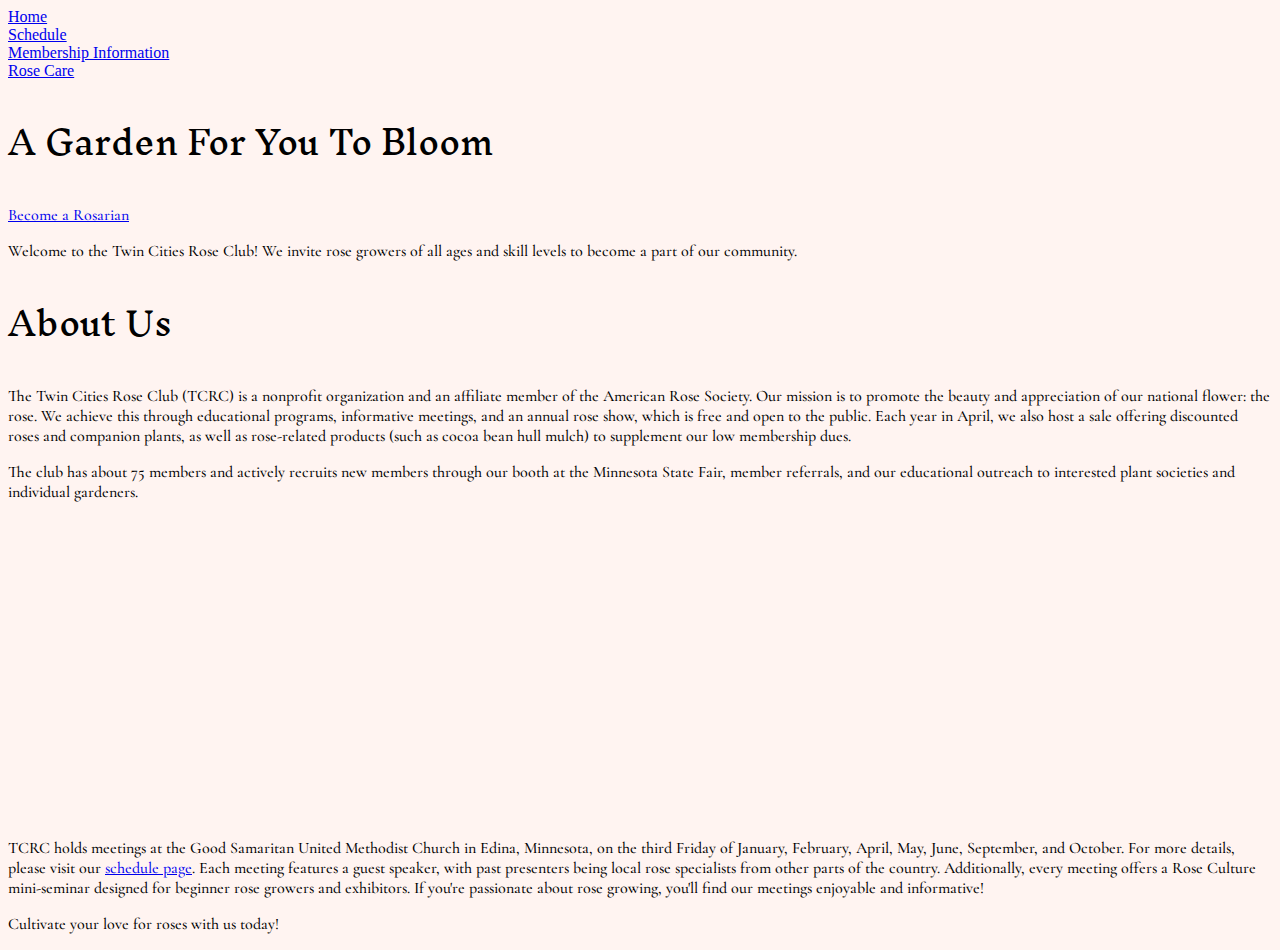
==== index.html @ 77afb6e3 "added style and fonts" ====
<!DOCTYPE html>
<html>
    <head>
        <link rel="stylesheet" href="style.css">
<!-- font links below -->
        <link rel="preconnect" href="https://fonts.googleapis.com">
        <link rel="preconnect" href="https://fonts.gstatic.com" crossorigin>
        <link href="https://fonts.googleapis.com/css2?family=Cormorant+Garamond:ital,wght@0,300;0,400;0,500;0,600;0,700;1,300;1,400;1,500;1,600;1,700&family=Inknut+Antiqua:wght@300;400;500;600;700;800;900&family=League+Gothic&family=Waterfall&family=Ysabeau+SC:wght@1..1000&display=swap" rel="stylesheet">
<!-- font links above -->



        <title>Home</title>

        <a href= "index.html" > Home </a>
        <br>
        <a href= "schedule-page.html" > Schedule </a>
        <br>
        <a href= "membership-page.html" > Membership Information </a>
        <br>
        <a href= "rose-care-page.html" > Rose Care </a>
        <br>
    </head>


    <body>
<!-- main intro block -->

        <h1>A Garden For You To Bloom</h1>
        <p><a href= "membership-page.html" > Become a Rosarian </a></p>

<!-- Break section -->
        <p>Welcome to the Twin Cities Rose Club! We invite rose growers of all ages and skill levels to become a part of our community.
        </p>


<!-- About Section -->
 <div>
        <h1>About Us</h1>
        <p>The Twin Cities Rose Club (TCRC) is a nonprofit organization and an affiliate member of the American Rose Society. Our mission is to promote the beauty and appreciation of our national flower: the rose. We achieve this through educational programs, informative meetings, and an annual rose show, which is free and open to the public. Each year in April, we also host a sale offering discounted roses and companion plants, as well as rose-related products (such as cocoa bean hull mulch) to supplement our low membership dues.
        </p>

        <p>The club has about 75 members and actively recruits new members through our booth at the Minnesota State Fair, member referrals, and our educational outreach to interested plant societies and individual gardeners.
        </p>

<!-- map location below -->
<iframe src="https://www.google.com/maps/embed?pb=!1m18!1m12!1m3!1d2826.20056825919!2d-93.3700241!3d44.89891550000001!2m3!1f0!2f0!3f0!3m2!1i1024!2i768!4f13.1!3m3!1m2!1s0x87f6210dfbbe471b%3A0x5a43959eefd042ca!2sGood%20Samaritan%20United%20Methodist%20Church!5e0!3m2!1sen!2sus!4v1740496508450!5m2!1sen!2sus" width="400" height="300" style="border:0;" allowfullscreen="" loading="lazy" referrerpolicy="no-referrer-when-downgrade"></iframe>
<!-- map location above -->

        <p>TCRC holds meetings at the Good Samaritan United Methodist Church in Edina, Minnesota, on the third Friday of January, February, April, May, June, September, and October. For more details, please visit our <a href= "schedule-page.html" > schedule page</a>. Each meeting features a guest speaker, with past presenters being local rose specialists from other parts of the country. Additionally, every meeting offers a Rose Culture mini-seminar designed for beginner rose growers and exhibitors. If you're passionate about rose growing, you'll find our meetings enjoyable and informative!
        </p>
 </div>

        <p>Cultivate your love for roses with us today!
        </p>


    </body>
</html>
---- style.css ----
body {
    background-color: rgba(255, 244, 241, 1);
}

h1 {
    font-family: "Inknut Antiqua", serif;
    font-weight: 400;
    font-style: normal;
}

h2 {
    font-family: "Ysabeau SC", serif;
    font-optical-sizing: auto;
    font-style: normal;
    font-size: 30px;
}

h3 {
    font-family: "League Gothic", serif;
    font-optical-sizing: auto;
    font-weight: 400;
    font-style: normal;
    font-variation-settings:
    "wdth" 100;
    font-size: 24px;
}



p, ol {
    font-family: "Cormorant Garamond", serif;
    font-weight: 500;
    font-style: normal;
}
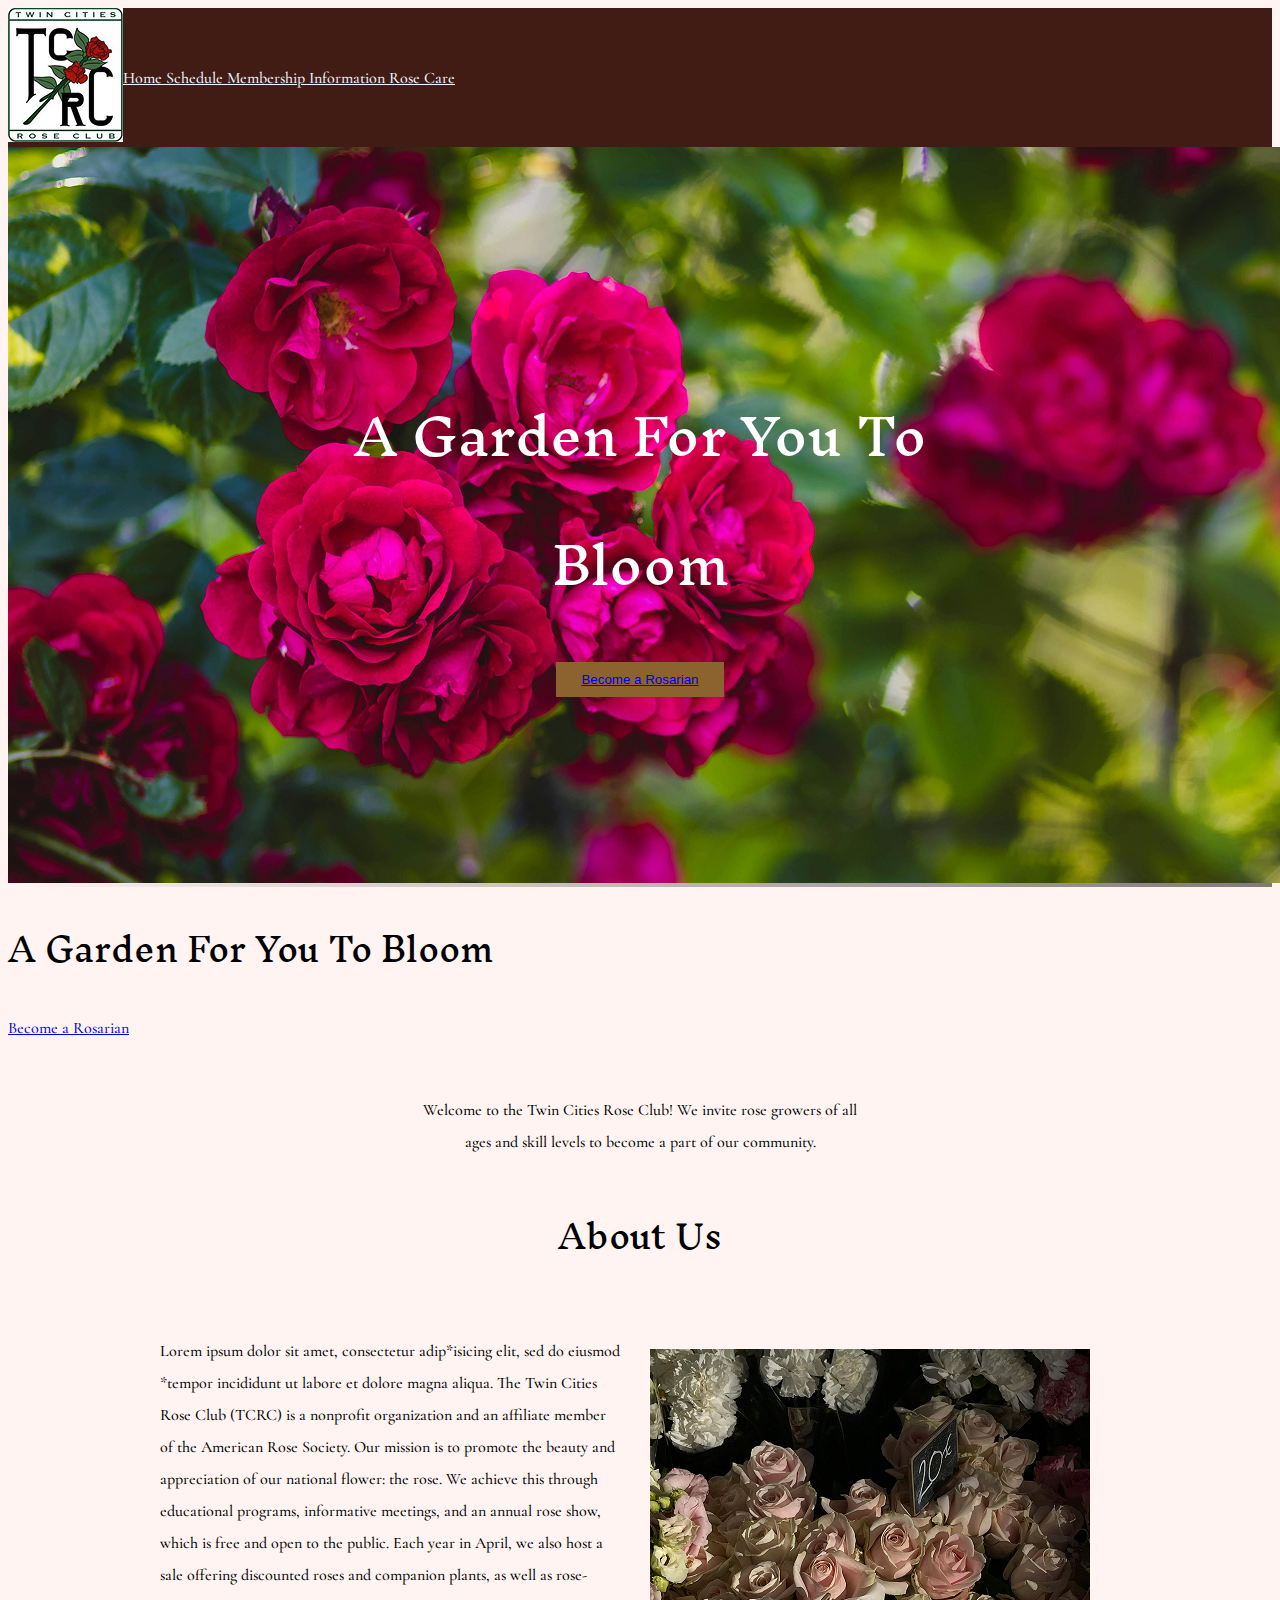
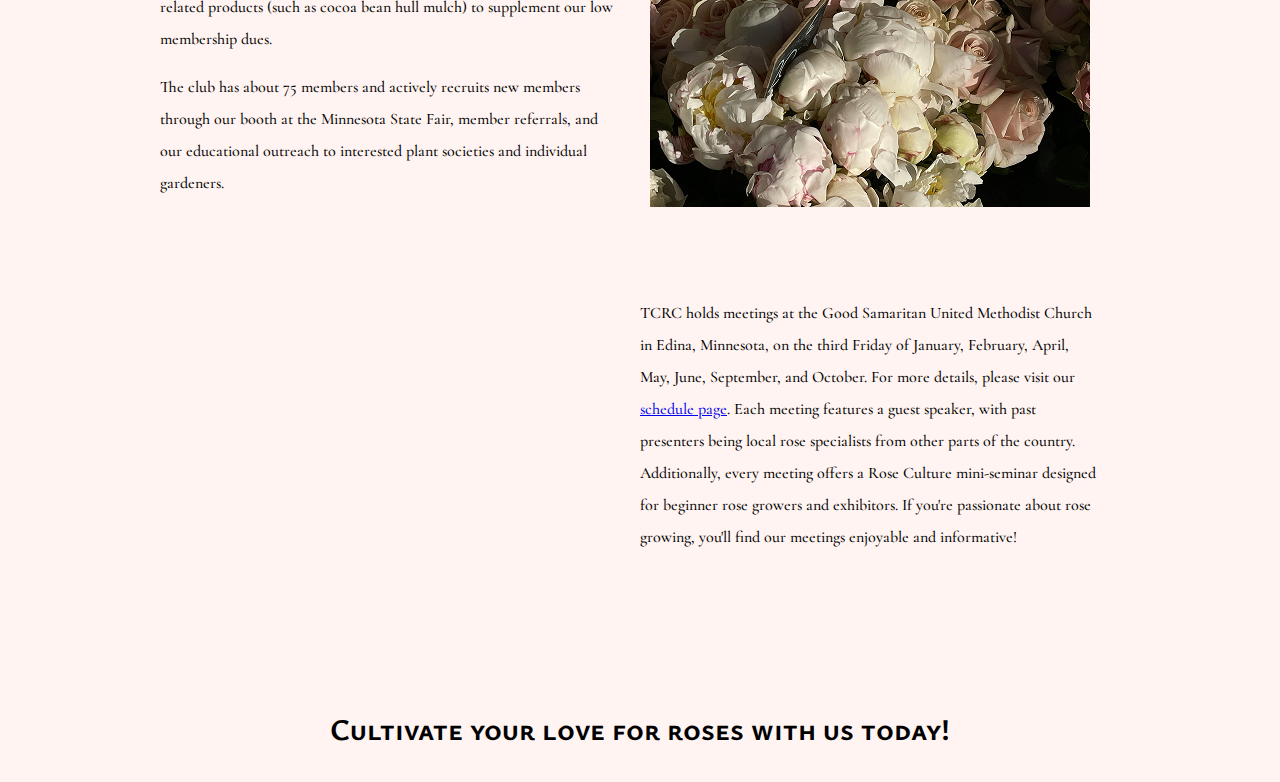
==== commit 52f320fe: "Added some photos and worked on index" ====
--- a/index.html
+++ b/index.html
@@ -11,49 +11,86 @@
 
 
         <title>Home</title>
+<div class="nav">
+        <div class="nav-logo">
+                <img src="assests/tcrc-color-small-300dpi3 5.png" alt="Twin Cities Rose Club logo.">
+        </div>
 
+     <div class="nav-text">
         <a href= "index.html" > Home </a>
-        <br>
         <a href= "schedule-page.html" > Schedule </a>
-        <br>
         <a href= "membership-page.html" > Membership Information </a>
-        <br>
-        <a href= "rose-care-page.html" > Rose Care </a>
-        <br>
+        <a href= "rose-care-page.html" > Rose Care </a> 
+      </div>
+</div>
+
     </head>
 
 
     <body>
 <!-- main intro block -->
+        <!-- top image/ need help -->
+
+      <div class="hero-image">
+        <img src="assests/pinkredrose-onhome.png" alt="Red roses on bush.">
+        <div class="hero-text">
+          <h1 style="font-size:50px">A Garden For You To Bloom</h1>
+          <button> <a href="membership-page.html">Become a Rosarian</a> </button>
+        </div>
+      </div>
+
+      
 
         <h1>A Garden For You To Bloom</h1>
         <p><a href= "membership-page.html" > Become a Rosarian </a></p>
-
+<br>
 <!-- Break section -->
+ <div class="center-text">
         <p>Welcome to the Twin Cities Rose Club! We invite rose growers of all ages and skill levels to become a part of our community.
         </p>
+</div>
+
+<!-- About Section -->
+
+        <div class="h1-header">
+        <h1>About Us</h1>
+        </div>
+<div class="container">
+        <div class="text">
+        <p>Lorem ipsum dolor sit amet, consectetur adip*isicing elit, sed do eiusmod *tempor incididunt ut labore et dolore magna aliqua.
+                The Twin Cities Rose Club (TCRC) is a nonprofit organization and an affiliate member of the American Rose Society. Our mission is to promote the beauty and appreciation of our national flower: the rose. We achieve this through educational programs, informative meetings, and an annual rose show, which is free and open to the public. Each year in April, we also host a sale offering discounted roses and companion plants, as well as rose-related products (such as cocoa bean hull mulch) to supplement our low membership dues.
+        </p>
+
+        <div class="text">
+        <p>The club has about 75 members and actively recruits new members through our booth at the Minnesota State Fair, member referrals, and our educational outreach to interested plant societies and individual gardeners.
+        </p>
+        </div>
+                </div>
 
 
-<!-- About Section -->
- <div>
-        <h1>About Us</h1>
-        <p>The Twin Cities Rose Club (TCRC) is a nonprofit organization and an affiliate member of the American Rose Society. Our mission is to promote the beauty and appreciation of our national flower: the rose. We achieve this through educational programs, informative meetings, and an annual rose show, which is free and open to the public. Each year in April, we also host a sale offering discounted roses and companion plants, as well as rose-related products (such as cocoa bean hull mulch) to supplement our low membership dues.
-        </p>
+<div class="image">
+<img src="assests/rose-sale.png" alt="Different roses in a pile for sale.">
+</div>
+</div>
 
-        <p>The club has about 75 members and actively recruits new members through our booth at the Minnesota State Fair, member referrals, and our educational outreach to interested plant societies and individual gardeners.
-        </p>
 
+<div class="container">
 <!-- map location below -->
+ <div class="image">
 <iframe src="https://www.google.com/maps/embed?pb=!1m18!1m12!1m3!1d2826.20056825919!2d-93.3700241!3d44.89891550000001!2m3!1f0!2f0!3f0!3m2!1i1024!2i768!4f13.1!3m3!1m2!1s0x87f6210dfbbe471b%3A0x5a43959eefd042ca!2sGood%20Samaritan%20United%20Methodist%20Church!5e0!3m2!1sen!2sus!4v1740496508450!5m2!1sen!2sus" width="400" height="300" style="border:0;" allowfullscreen="" loading="lazy" referrerpolicy="no-referrer-when-downgrade"></iframe>
+</div>
 <!-- map location above -->
 
+<div class="text">
         <p>TCRC holds meetings at the Good Samaritan United Methodist Church in Edina, Minnesota, on the third Friday of January, February, April, May, June, September, and October. For more details, please visit our <a href= "schedule-page.html" > schedule page</a>. Each meeting features a guest speaker, with past presenters being local rose specialists from other parts of the country. Additionally, every meeting offers a Rose Culture mini-seminar designed for beginner rose growers and exhibitors. If you're passionate about rose growing, you'll find our meetings enjoyable and informative!
         </p>
- </div>
-
-        <p>Cultivate your love for roses with us today!
-        </p>
-
+</div>
+</div>
+<br>
+        <div class="bottom-homepage">
+        <h2>Cultivate your love for roses with us today!
+        </h2>
+        </div>
 
     </body>
 </html>
--- a/style.css
+++ b/style.css
@@ -31,5 +31,98 @@
     font-family: "Cormorant Garamond", serif;
     font-weight: 500;
     font-style: normal;
+    max-width: 460px;
+    line-height: 200%;
 }
 
+
+.h1-header, .bottom-homepage, .center-text{
+    display: flex;
+    justify-content: center;
+    text-align: center;
+}
+
+
+
+.container {
+    display: flex;
+    align-items: flex-start;
+    justify-content: center;
+    padding: 20px;
+   }
+   
+.image {
+     max-width: 100%;
+     max-height:100%;
+     padding: 30px;
+   }
+   
+
+
+
+
+
+/* navagation */
+
+.nav-logo {
+    justify-content: flex-start;
+}
+
+.nav-text {
+    justify-content: flex-end;
+}
+
+
+.nav {
+    font-family: "Cormorant Garamond", serif;
+    font-weight: 500;
+    font-style: normal;
+    display: flex;
+    flex-direction: row;
+    align-items: center;
+    background-color: rgba(64, 28, 20, 1);
+    a {color: aliceblue;}
+}
+
+
+
+
+
+
+
+
+/* home page top hero image */
+.hero-image {
+    background-image: linear-gradient(to left, rgba(0, 0, 0, 0.5), rgba(0, 0, 0, 0));
+    height: 80%;
+    background-position: center;
+    background-repeat: no-repeat;
+    background-size: cover;
+    position: relative;
+  }
+  
+  .hero-text {
+    text-align: center;
+    position: absolute;
+    top: 50%;
+    left: 50%;
+    transform: translate(-50%, -50%);
+    color: white;
+  }
+  
+  .hero-text button {
+    border: none;
+    outline: 0;
+    display: inline-block;
+    padding: 10px 25px;
+    color: white;
+    background-color: rgba(140, 98, 46, 1);
+    text-align: center;
+    cursor: pointer;
+  }
+  
+  .hero-text button:hover {
+    background-color: rgba(255, 244, 241, 1);
+    color: black;
+  }
+  /* (above) home page top hero image */
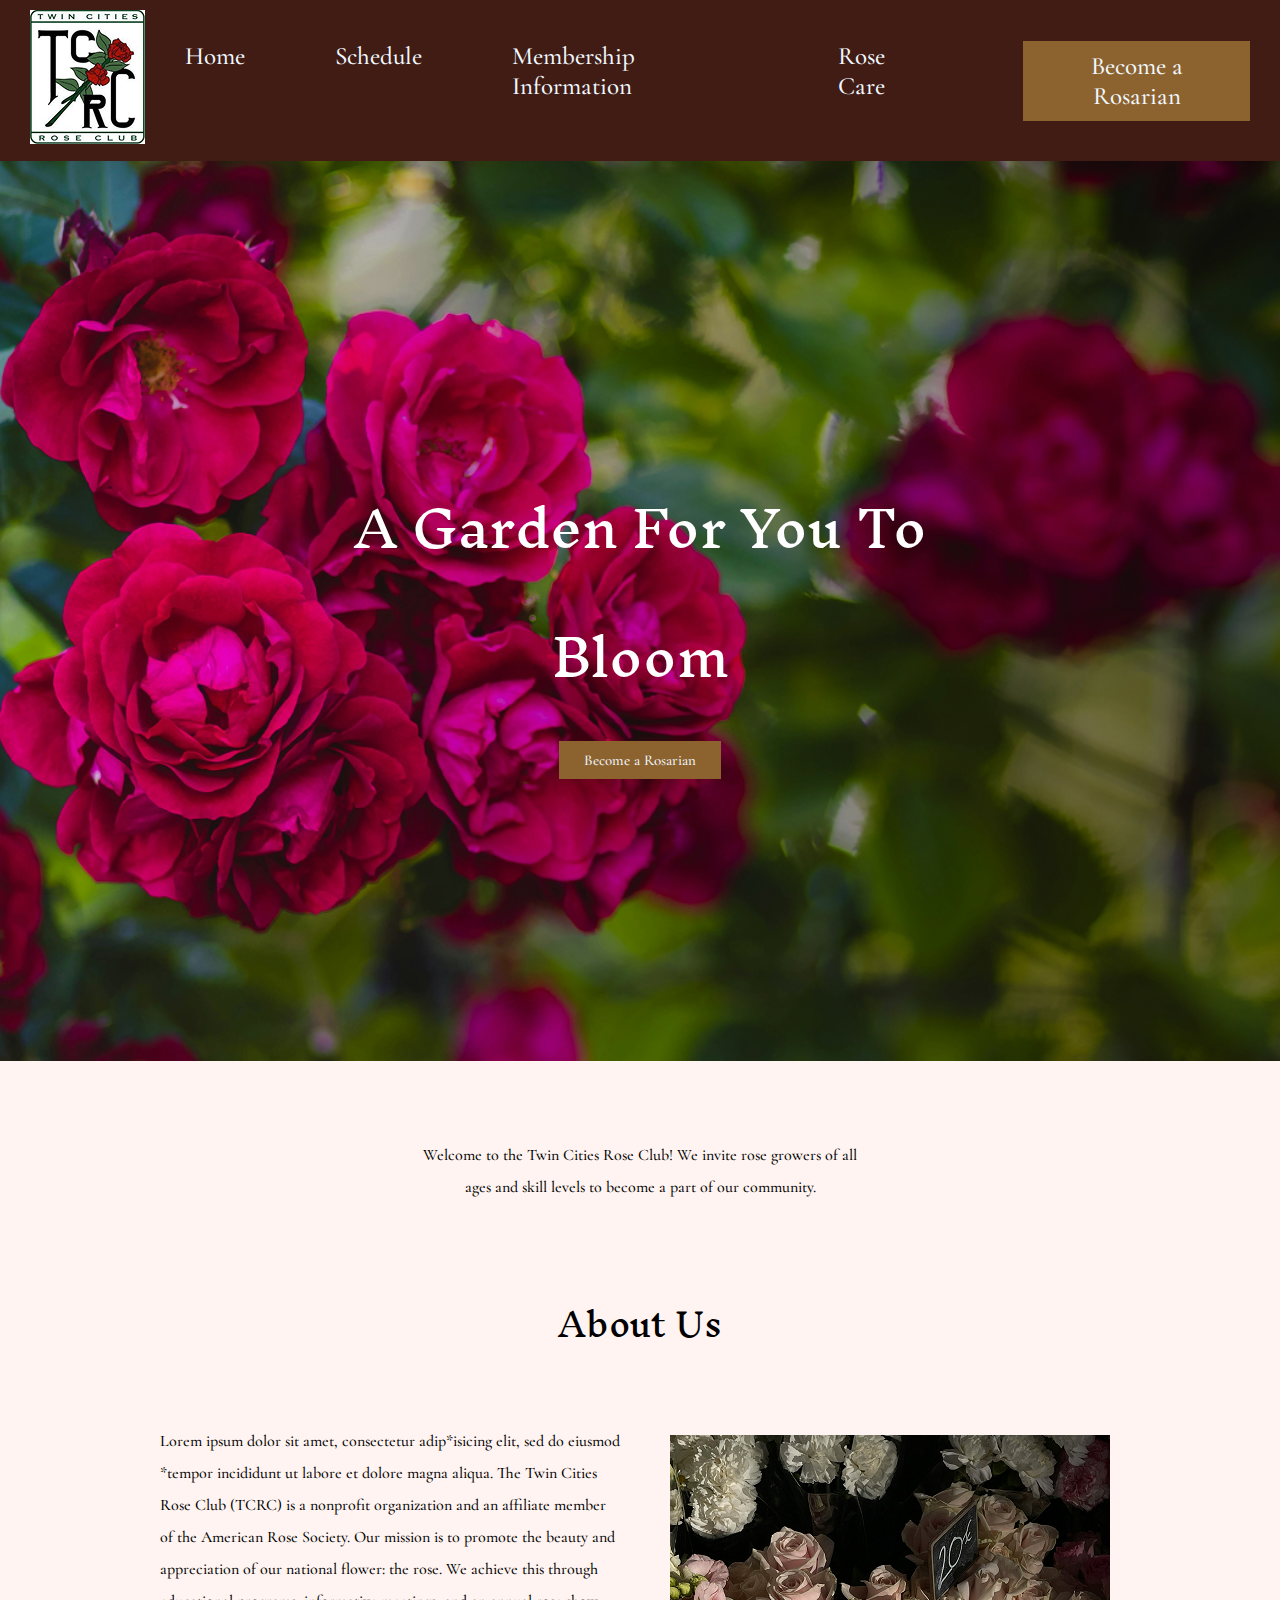
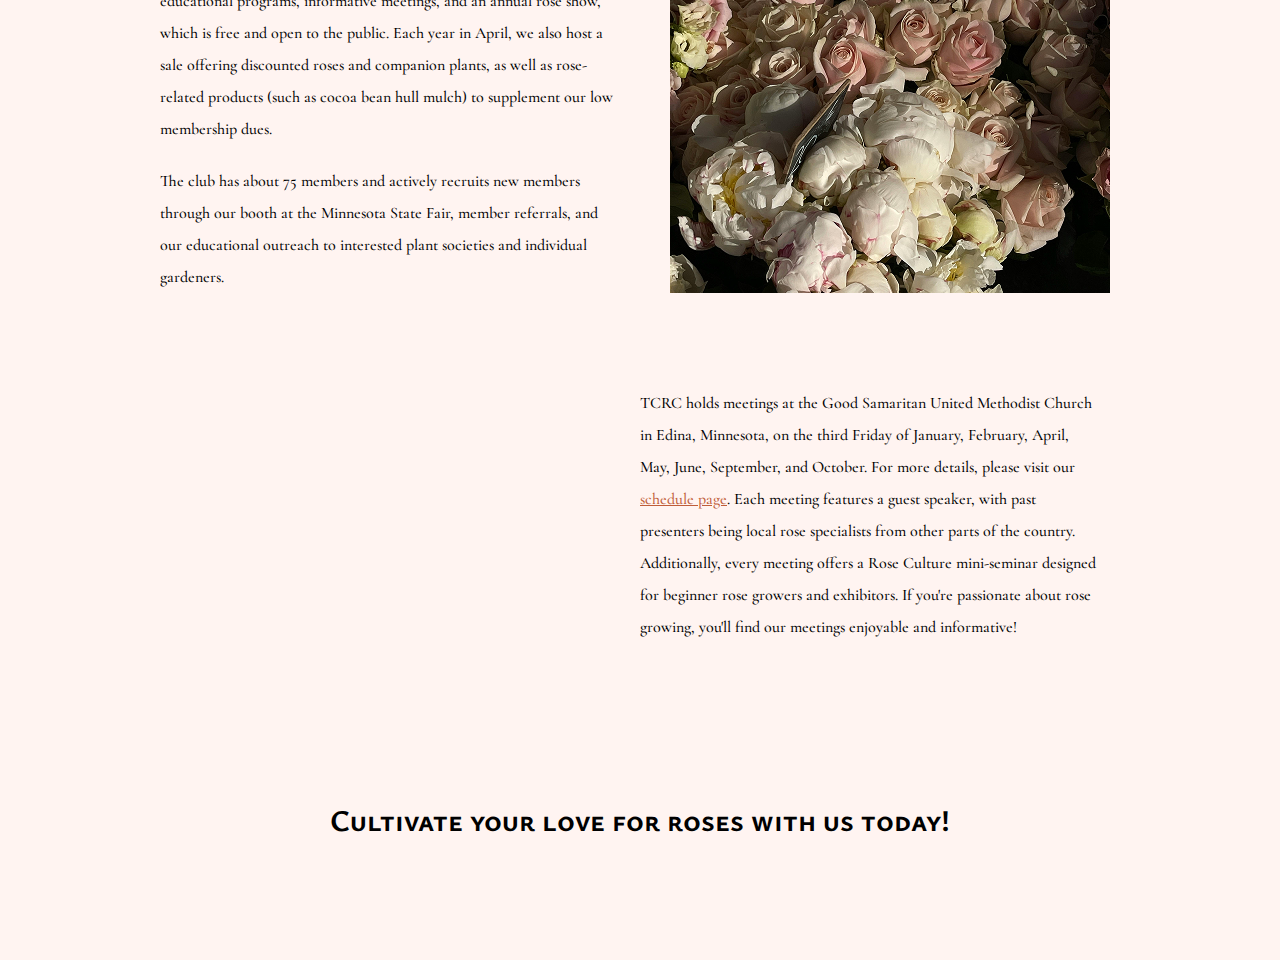
==== commit 1ade3cce: "Homepage, css, rose care" ====
--- a/index.html
+++ b/index.html
@@ -11,41 +11,42 @@
 
 
         <title>Home</title>
-<div class="nav">
-        <div class="nav-logo">
-                <img src="assests/tcrc-color-small-300dpi3 5.png" alt="Twin Cities Rose Club logo.">
-        </div>
-
-     <div class="nav-text">
-        <a href= "index.html" > Home </a>
-        <a href= "schedule-page.html" > Schedule </a>
-        <a href= "membership-page.html" > Membership Information </a>
-        <a href= "rose-care-page.html" > Rose Care </a> 
-      </div>
-</div>
-
     </head>
 
+    <body>
+<!-- navigation -->
+        <div class="nav">
+                <div class="nav-logo">
+                        <img src="assests/tcrc-color-small-300dpi3 5.png" alt="Twin Cities Rose Club logo.">
+                </div>
+                
+                <div class="nav-text">
+                <a href= "index.html" > Home </a>
+                <a href= "schedule-page.html" > Schedule </a>
+                <a href= "membership-page.html" > Membership Information </a>
+                <a href= "rose-care-page.html" > Rose Care </a> 
+                <button> <a href="membership-page.html">Become a Rosarian</a> </button>
+                </div>
+        </div>
+<!-- (above) navigation -->
 
-    <body>
+
+
+
 <!-- main intro block -->
-        <!-- top image/ need help -->
+        <!-- home hero image/ need help -->
 
-      <div class="hero-image">
-        <img src="assests/pinkredrose-onhome.png" alt="Red roses on bush.">
-        <div class="hero-text">
+      <div class="hero-imagehome">
+        
+        <div class="hero-texthome">
           <h1 style="font-size:50px">A Garden For You To Bloom</h1>
           <button> <a href="membership-page.html">Become a Rosarian</a> </button>
         </div>
       </div>
 
-      
-
-        <h1>A Garden For You To Bloom</h1>
-        <p><a href= "membership-page.html" > Become a Rosarian </a></p>
 <br>
 <!-- Break section -->
- <div class="center-text">
+ <div class="center-toptext">
         <p>Welcome to the Twin Cities Rose Club! We invite rose growers of all ages and skill levels to become a part of our community.
         </p>
 </div>
@@ -68,8 +69,8 @@
                 </div>
 
 
-<div class="image">
-<img src="assests/rose-sale.png" alt="Different roses in a pile for sale.">
+<div>
+<img src="assests/rose-sale.png" alt="Different roses in a pile for sale." class="image">
 </div>
 </div>
 
--- a/style.css
+++ b/style.css
@@ -1,11 +1,13 @@
 body {
     background-color: rgba(255, 244, 241, 1);
+    margin: 0;
 }
 
 h1 {
     font-family: "Inknut Antiqua", serif;
     font-weight: 400;
     font-style: normal;
+    margin: 20px;
 }
 
 h2 {
@@ -13,6 +15,7 @@
     font-optical-sizing: auto;
     font-style: normal;
     font-size: 30px;
+    margin: 20px;
 }
 
 h3 {
@@ -23,6 +26,8 @@
     font-variation-settings:
     "wdth" 100;
     font-size: 24px;
+    margin: 20px 20px 0px 20px;
+
 }
 
 
@@ -33,13 +38,20 @@
     font-style: normal;
     max-width: 460px;
     line-height: 200%;
-}
-
-
-.h1-header, .bottom-homepage, .center-text{
+    margin: 20px;
+}
+a{color:rgba(191, 93, 57, 1)}
+
+
+
+.h1-header, .bottom-homepage, .center-toptext{
     display: flex;
     justify-content: center;
     text-align: center;
+}
+
+.center-toptext {
+    padding: 40px;
 }
 
 
@@ -52,56 +64,109 @@
    }
    
 .image {
-     max-width: 100%;
-     max-height:100%;
+    max-width: 100%;
+    height: auto;
      padding: 30px;
    }
    
 
-
-
+.bottom-homepage {
+    padding: 10px 20px 100px 20px;
+}
+
+
+
+
+
+   
 
 
 /* navagation */
+.nav {
+    font-family: "Cormorant Garamond", serif;
+    font-weight: 500;
+    font-style: normal;
+    display: flex;
+    flex-direction: row;
+    align-items: center;
+    background-color: rgba(64, 28, 20, 1);
+    justify-content: space-between;
+    padding: 10px 30px;
+    a {color: aliceblue;}
+    font-size: 25px;
+
+    
+}
 
 .nav-logo {
     justify-content: flex-start;
+    padding-right: 40px;
 }
 
 .nav-text {
+    display:flex;
     justify-content: flex-end;
-}
-
-
-.nav {
-    font-family: "Cormorant Garamond", serif;
-    font-weight: 500;
-    font-style: normal;
+    gap: 90px;
+    a{text-decoration: none;}
+}
+/* (above) navagation */
+
+
+
+
+
+/* button on nav*/
+.nav-text button {
     display: flex;
     flex-direction: row;
     align-items: center;
-    background-color: rgba(64, 28, 20, 1);
-    a {color: aliceblue;}
-}
-
-
-
-
-
-
-
-
-/* home page top hero image */
-.hero-image {
-    background-image: linear-gradient(to left, rgba(0, 0, 0, 0.5), rgba(0, 0, 0, 0));
-    height: 80%;
+    font-family: "Cormorant Garamond", serif;
+    font-weight: 500;
+    font-style: normal;
+    font-size: 25px;
+    border: none;
+    outline: 0;
+    display: inline-block;
+    padding: 10px 25px;
+    a {color: aliceblue; text-decoration: none;}
+    background-color: rgba(140, 98, 46, 1);
+    text-align: center;
+    cursor: pointer;
+  }
+
+  
+.nav-text button:hover {
+    display: flex;
+    flex-direction: row;
+    align-items: center;
+    font-family: "Cormorant Garamond", serif;
+    font-weight: 500;
+    font-style: normal;
+    font-size: 25px;
+    background-color: rgb(229, 196, 196);
+    a {color: black; text-decoration: none;}
+  }
+  /* (above) button on nav */
+
+
+
+
+
+
+
+
+
+/* home page hero image*/
+.hero-imagehome {
+    background-image: linear-gradient(to left, rgba(0, 0, 0, 0.5), rgba(0, 0, 0, 0)), url("assests/pinkredrose-onhome.png");
+    height: 100vh;
     background-position: center;
     background-repeat: no-repeat;
     background-size: cover;
     position: relative;
   }
   
-  .hero-text {
+  .hero-texthome {
     text-align: center;
     position: absolute;
     top: 50%;
@@ -110,19 +175,65 @@
     color: white;
   }
   
-  .hero-text button {
+  .hero-texthome button {
+    font-family: "Cormorant Garamond", serif;
+    font-weight: 500;
+    font-style: normal;
+    font-size: 15px;
     border: none;
     outline: 0;
     display: inline-block;
     padding: 10px 25px;
-    color: white;
+    a {color: aliceblue; text-decoration: none;}
     background-color: rgba(140, 98, 46, 1);
+    
     text-align: center;
     cursor: pointer;
   }
-  
-  .hero-text button:hover {
-    background-color: rgba(255, 244, 241, 1);
+
+  .hero-texthome button:hover {
+    font-family: "Cormorant Garamond", serif;
+    font-weight: 500;
+    font-style: normal;
+    font-size: 15px;
+    background-color: rgb(229, 196, 196);
+    a {color: black; text-decoration: none;}
+  }
+  /* (above) home page hero image */
+
+
+
+
+  /* rose care hero image */
+.hero-image-rosecare {
+    background-image: linear-gradient(rgba(255, 244, 241, 0),rgba(255, 244, 241, 0.674), rgba(255, 244, 241, 1)), url("assests/rose-care-hero.png");
+    height: 100vh;
+    background-position: center;
+    background-repeat: no-repeat;
+    background-size: cover;
+    position: relative;
+  }
+  
+  .hero-text-rosecare {
+    text-align: center;
+    position: absolute;
+    top: 50%;
+    left: 50%;
+    transform: translate(-50%, -50%);
     color: black;
   }
-  /* (above) home page top hero image */
+
+  /* (above) rose care hero image */
+
+
+.care-container {
+    display: flex;
+    flex-direction: row;
+    padding: 0px 20px 90px 20px;
+    gap: 20px;
+}
+
+
+
+
+
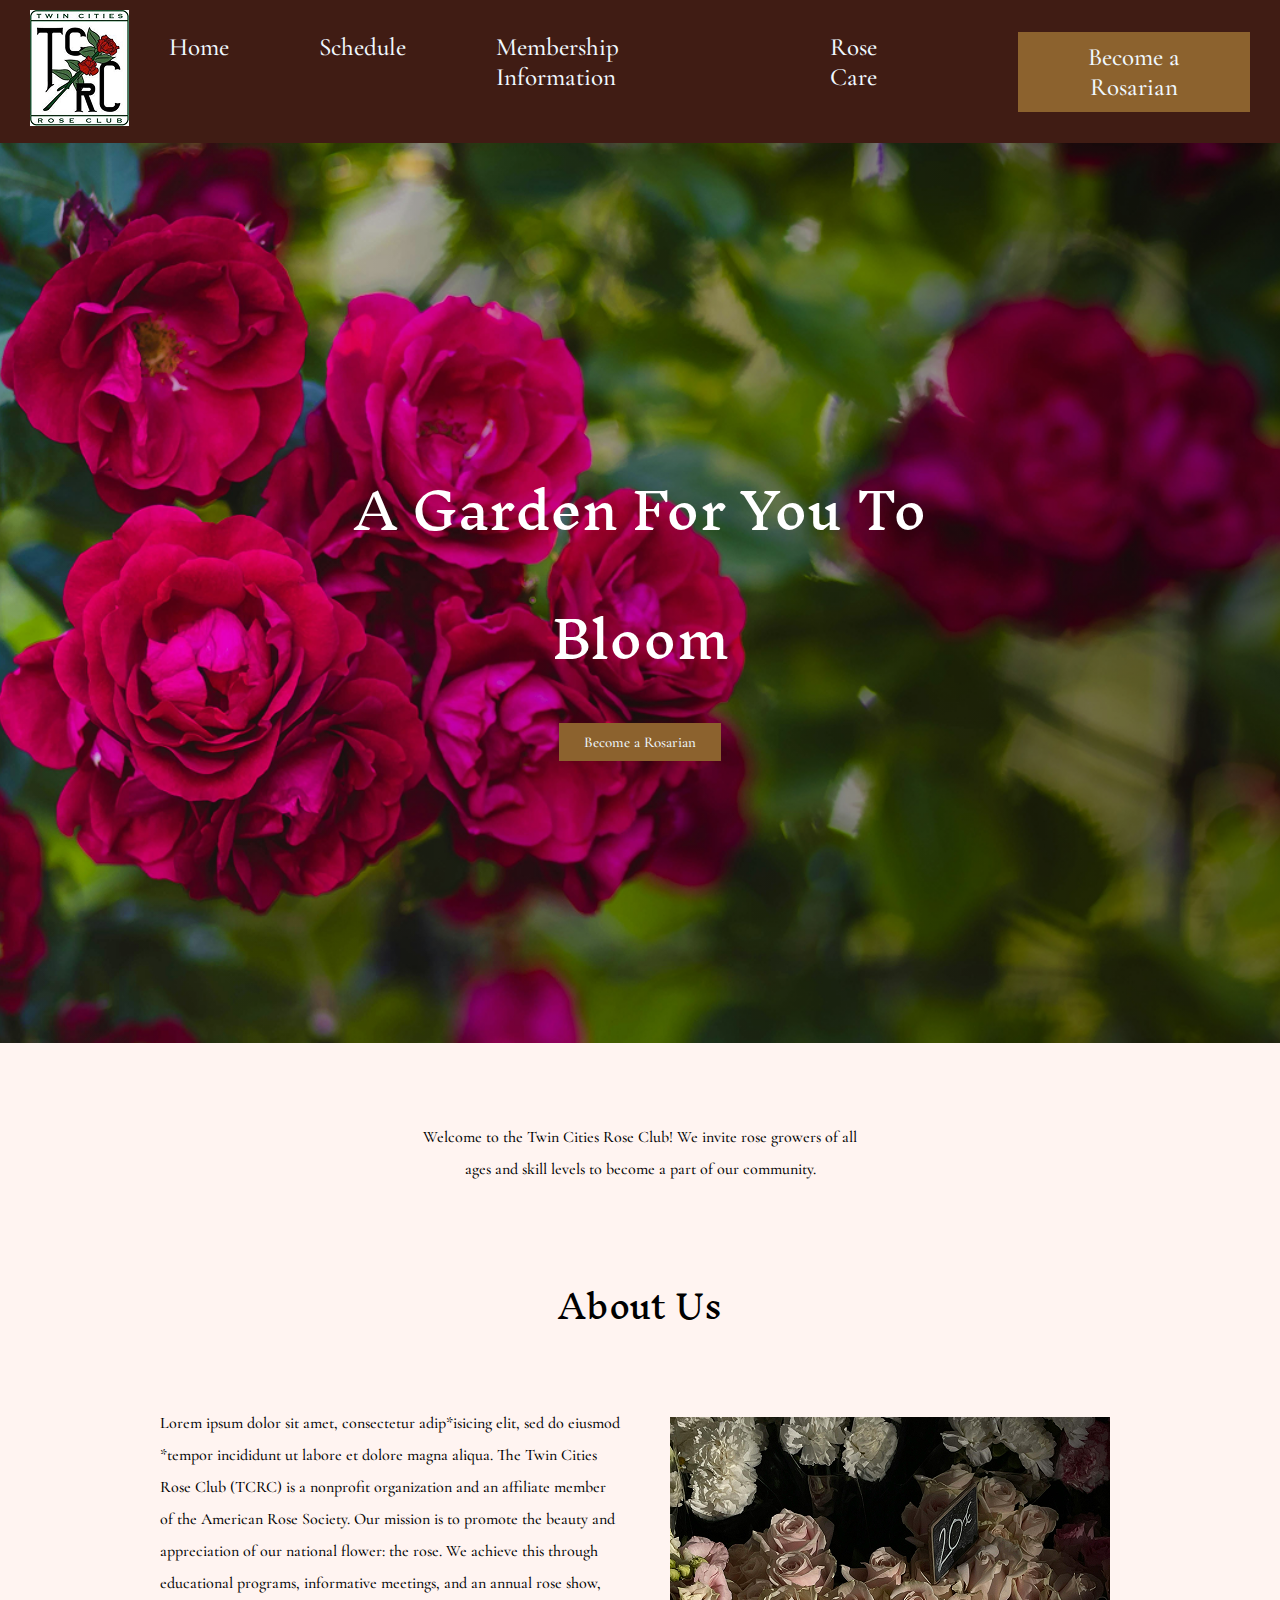
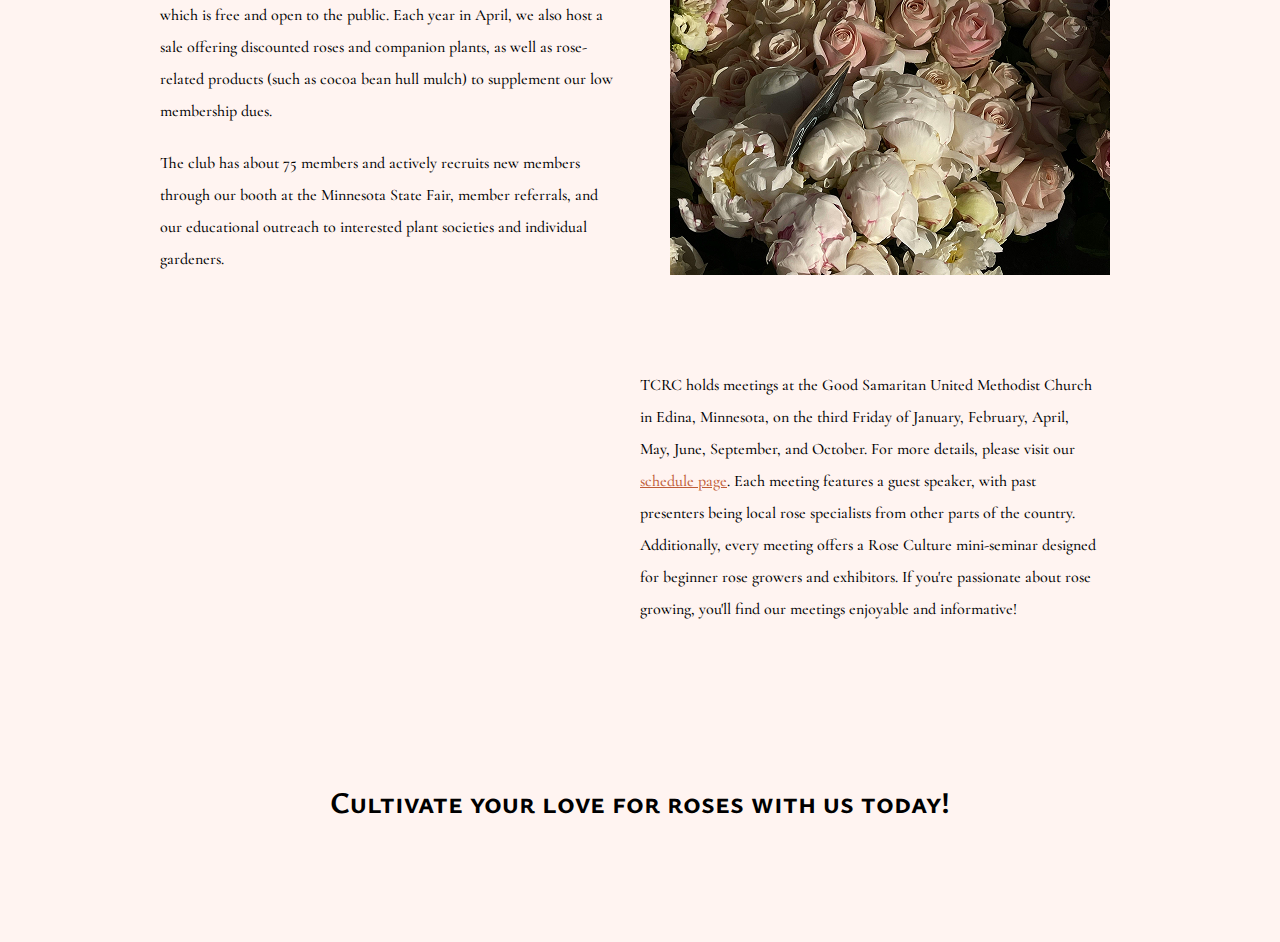
==== commit f58015d0: "Worked on schedule page" ====
--- a/index.html
+++ b/index.html
@@ -17,7 +17,7 @@
 <!-- navigation -->
         <div class="nav">
                 <div class="nav-logo">
-                        <img src="assests/tcrc-color-small-300dpi3 5.png" alt="Twin Cities Rose Club logo.">
+                        <img src="assests/TCRC-smaller-logo.png" alt="Twin Cities Rose Club logo.">
                 </div>
                 
                 <div class="nav-text">
--- a/style.css
+++ b/style.css
@@ -41,6 +41,15 @@
     margin: 20px;
 }
 a{color:rgba(191, 93, 57, 1)}
+
+ol {
+  line-height: 2.5;
+}
+
+
+li {
+  margin-bottom: 10px;
+}
 
 
 
@@ -234,6 +243,123 @@
 }
 
 
-
-
-
+  /* membership hero image */
+  .hero-image-member {
+    background-image: linear-gradient(rgba(64, 28, 20, 1), rgba(64, 28, 20, 0.741), rgba(64, 28, 20, 0)), url("assests/membership-fotos/membership-hero.png");
+    height: 20vh;
+    background-position: center;
+    background-repeat: no-repeat;
+    background-size: cover;
+    position: relative;
+  }
+  
+  .hero-text-member {
+    text-align: center;
+    position: absolute;
+    top: 50%;
+    left: 50%;
+    transform: translate(-50%, -50%);
+    color: white;
+    
+  }
+
+  /* (above) membership hero image */
+
+
+
+  .consult-rose {
+    p{font-size: 15px; }
+    
+  }
+
+
+
+    /* Consulting rosarians images */
+    .hero-image-duluth {
+      background-image: linear-gradient(rgba(0, 0, 0, 0.5), rgba(0, 0, 0, 0.5)), url("assests/membership-fotos/duluth.png");
+      height: 20vh;
+      background-position: center;
+      background-repeat: no-repeat;
+      background-size: cover;
+      position: relative;
+    }
+    
+    .hero-text-consult {
+      text-align: center;
+      position: absolute;
+      top: 50%;
+      left: 50%;
+      transform: translate(-50%, -50%);
+      color: white;
+    }
+  
+    .hero-image-cloud {
+      background-image: linear-gradient(rgba(0, 0, 0, 0.5), rgba(0, 0, 0, 0.5)), url("assests/membership-fotos/st-cloud.png");
+      height: 20vh;
+      background-position: center;
+      background-repeat: no-repeat;
+      background-size: cover;
+      position: relative;
+    }
+
+
+
+
+    .hero-image-minneap {
+      background-image: linear-gradient(rgba(0, 0, 0, 0.5), rgba(0, 0, 0, 0.5)), url("assests/membership-fotos/minneapolis.png");
+      height: 20vh;
+      background-position: center;
+      background-repeat: no-repeat;
+      background-size: cover;
+      position: relative;
+    }
+
+    .hero-image-wisc {
+      background-image: linear-gradient(rgba(0, 0, 0, 0.5), rgba(0, 0, 0, 0.5)), url("assests/membership-fotos/river-falls.png");
+      height: 20vh;
+      background-position: center;
+      background-repeat: no-repeat;
+      background-size: cover;
+      position: relative;
+    }
+
+
+    /* (above) Consulting rosarians images */
+
+
+
+
+
+    table, th, td {
+      border:2px solid black;
+      border-collapse: collapse;
+      border-color: rgba(64, 28, 20, 1);
+      margin: 25px;
+      padding: 15px;
+    }
+
+
+
+
+      /* schedule hero image */
+  .hero-image-schedule {
+    background-image: linear-gradient(rgba(0, 0, 0, 0.5), rgba(0, 0, 0, 0.5)), url("assests/schedule-hero.png");
+    height: 20vh;
+    background-position: center;
+    background-repeat: no-repeat;
+    background-size: cover;
+    position: relative;
+  }
+  
+  .hero-text-schedule {
+    text-align: center;
+    position: absolute;
+    top: 50%;
+    left: 50%;
+    transform: translate(-50%, -50%);
+    color: white;
+    
+  }
+    
+
+  /* (above) schedule hero image */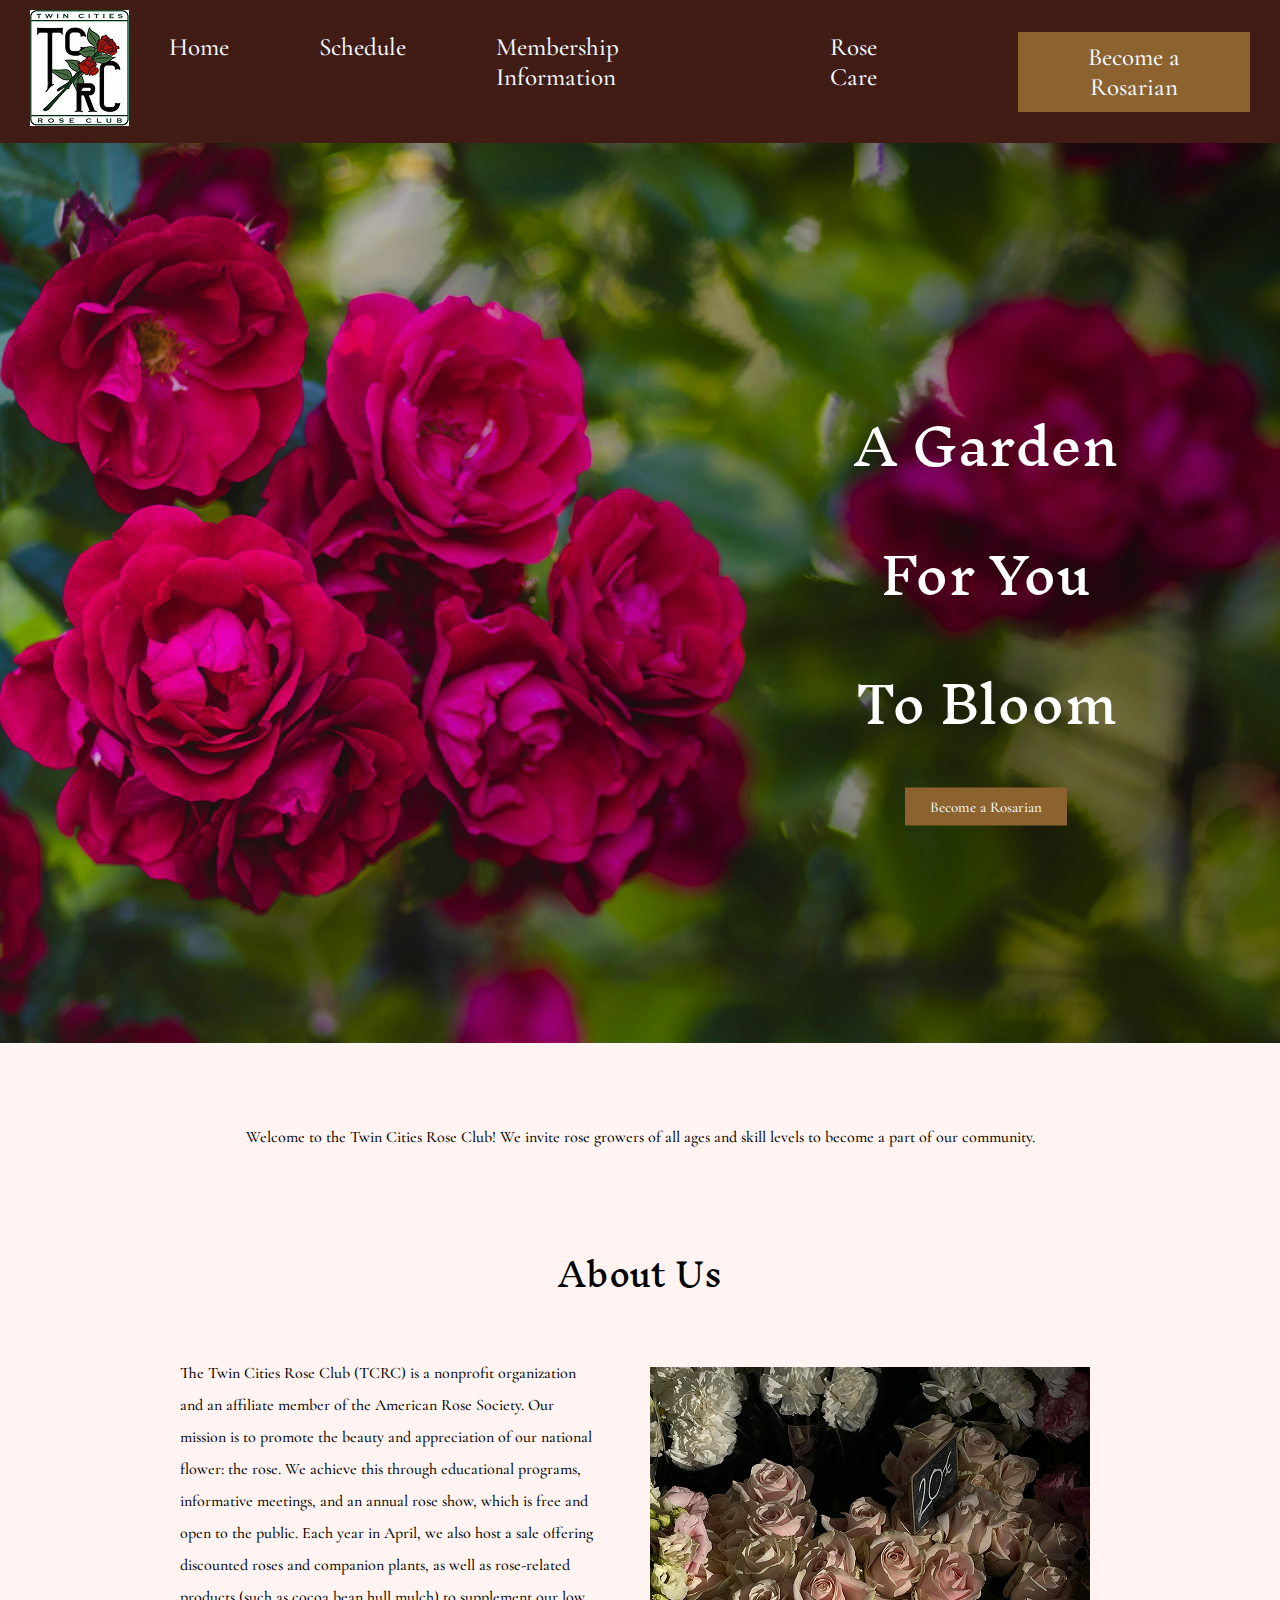
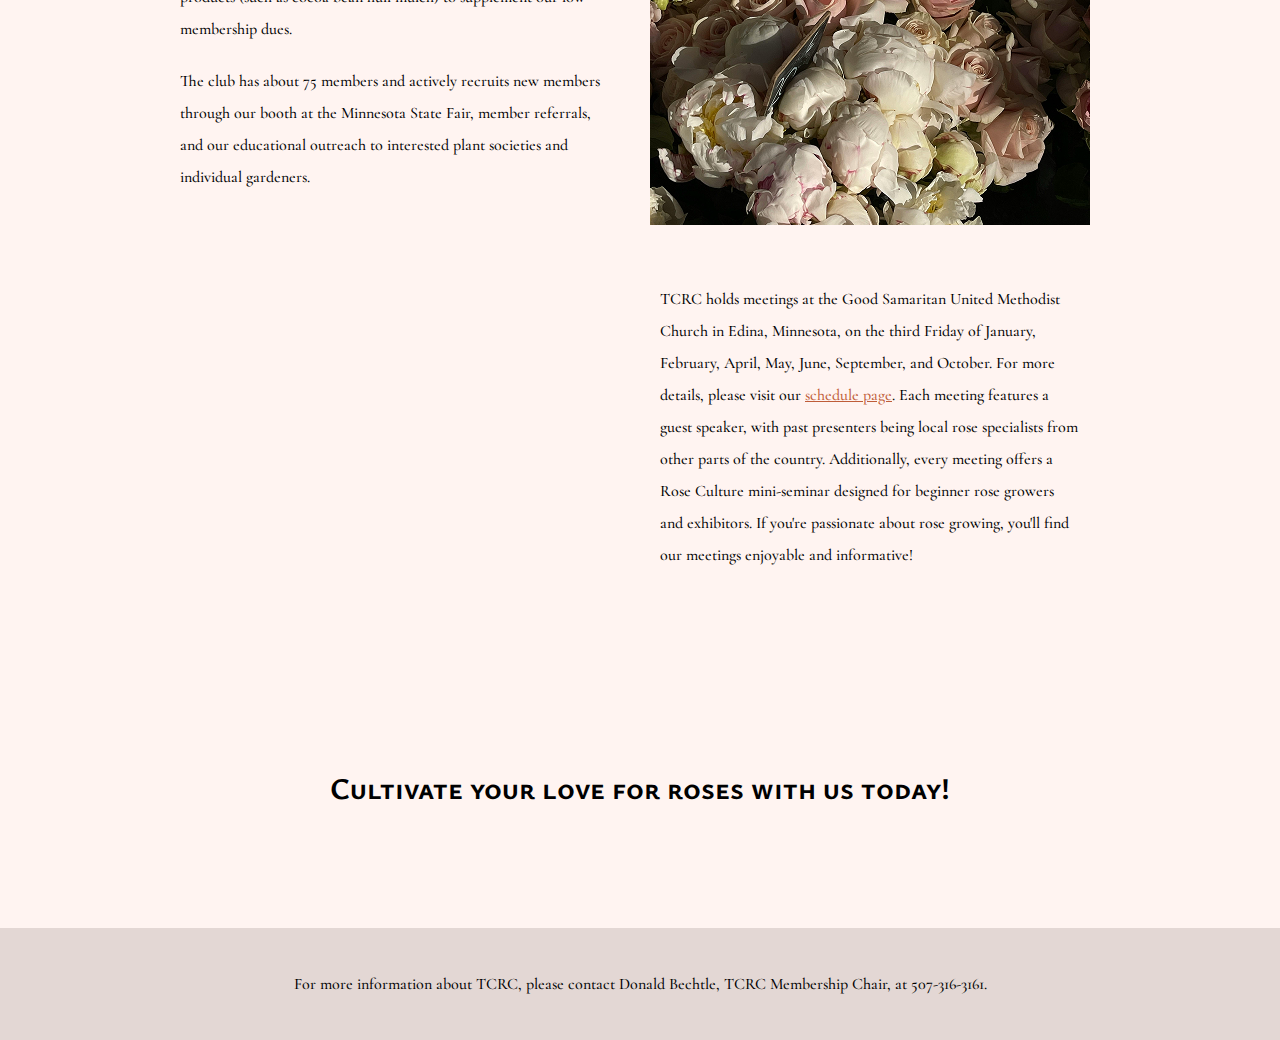
==== commit cd999627: "Fix Spacing/gaps; added footer" ====
--- a/index.html
+++ b/index.html
@@ -39,7 +39,7 @@
       <div class="hero-imagehome">
         
         <div class="hero-texthome">
-          <h1 style="font-size:50px">A Garden For You To Bloom</h1>
+          <h1 style="font-size:50px">A Garden <br> For You <br>To Bloom</h1>
           <button> <a href="membership-page.html">Become a Rosarian</a> </button>
         </div>
       </div>
@@ -56,13 +56,13 @@
         <div class="h1-header">
         <h1>About Us</h1>
         </div>
-<div class="container">
-        <div class="text">
-        <p>Lorem ipsum dolor sit amet, consectetur adip*isicing elit, sed do eiusmod *tempor incididunt ut labore et dolore magna aliqua.
-                The Twin Cities Rose Club (TCRC) is a nonprofit organization and an affiliate member of the American Rose Society. Our mission is to promote the beauty and appreciation of our national flower: the rose. We achieve this through educational programs, informative meetings, and an annual rose show, which is free and open to the public. Each year in April, we also host a sale offering discounted roses and companion plants, as well as rose-related products (such as cocoa bean hull mulch) to supplement our low membership dues.
+<div class="container-home">
+        <div class="text-home">
+        <p>
+        The Twin Cities Rose Club (TCRC) is a nonprofit organization and an affiliate member of the American Rose Society. Our mission is to promote the beauty and appreciation of our national flower: the rose. We achieve this through educational programs, informative meetings, and an annual rose show, which is free and open to the public. Each year in April, we also host a sale offering discounted roses and companion plants, as well as rose-related products (such as cocoa bean hull mulch) to supplement our low membership dues.
         </p>
 
-        <div class="text">
+        <div class="text-home">
         <p>The club has about 75 members and actively recruits new members through our booth at the Minnesota State Fair, member referrals, and our educational outreach to interested plant societies and individual gardeners.
         </p>
         </div>
@@ -75,14 +75,14 @@
 </div>
 
 
-<div class="container">
+<div class="container-home">
 <!-- map location below -->
  <div class="image">
 <iframe src="https://www.google.com/maps/embed?pb=!1m18!1m12!1m3!1d2826.20056825919!2d-93.3700241!3d44.89891550000001!2m3!1f0!2f0!3f0!3m2!1i1024!2i768!4f13.1!3m3!1m2!1s0x87f6210dfbbe471b%3A0x5a43959eefd042ca!2sGood%20Samaritan%20United%20Methodist%20Church!5e0!3m2!1sen!2sus!4v1740496508450!5m2!1sen!2sus" width="400" height="300" style="border:0;" allowfullscreen="" loading="lazy" referrerpolicy="no-referrer-when-downgrade"></iframe>
 </div>
 <!-- map location above -->
 
-<div class="text">
+<div class="text-home">
         <p>TCRC holds meetings at the Good Samaritan United Methodist Church in Edina, Minnesota, on the third Friday of January, February, April, May, June, September, and October. For more details, please visit our <a href= "schedule-page.html" > schedule page</a>. Each meeting features a guest speaker, with past presenters being local rose specialists from other parts of the country. Additionally, every meeting offers a Rose Culture mini-seminar designed for beginner rose growers and exhibitors. If you're passionate about rose growing, you'll find our meetings enjoyable and informative!
         </p>
 </div>
@@ -93,5 +93,11 @@
         </h2>
         </div>
 
+<footer>
+    <p>For more information about TCRC, please contact Donald Bechtle, TCRC Membership Chair, at 507-316-3161.</p>    
+</footer>
+
+
+
     </body>
 </html>
--- a/style.css
+++ b/style.css
@@ -1,6 +1,12 @@
 body {
     background-color: rgba(255, 244, 241, 1);
     margin: 0;
+}
+
+footer {
+  background-color: rgb(227, 215, 212);
+  padding: 20px;
+  text-align: center;
 }
 
 h1 {
@@ -36,7 +42,6 @@
     font-family: "Cormorant Garamond", serif;
     font-weight: 500;
     font-style: normal;
-    max-width: 460px;
     line-height: 200%;
     margin: 20px;
 }
@@ -59,18 +64,28 @@
     text-align: center;
 }
 
+
 .center-toptext {
     padding: 40px;
-}
-
-
-
-.container {
+    max-width: 900px;
+    margin-inline: auto;
+    text-align: left;
+}
+
+
+
+.container-home {
     display: flex;
     align-items: flex-start;
     justify-content: center;
-    padding: 20px;
+    padding: 2px 20px;
    }
+
+
+.text-home {
+  max-width: 460px;
+
+}
    
 .image {
     max-width: 100%;
@@ -80,13 +95,23 @@
    
 
 .bottom-homepage {
-    padding: 10px 20px 100px 20px;
-}
-
-
-
-
-
+    padding: 100px 20px 100px 20px;
+    max-width: 700px;
+    margin-inline: auto;
+
+}
+
+
+.benefit-text > h2 {
+  text-align: center;
+  font-size: 45px;
+  padding: 20px 50px 0px ;
+}
+
+.consult-rose > h2 {
+  padding-top: 150px;
+  font-size: 45px;
+}
    
 
 
@@ -179,9 +204,10 @@
     text-align: center;
     position: absolute;
     top: 50%;
-    left: 50%;
+    left: 77%;
     transform: translate(-50%, -50%);
     color: white;
+    width: 500px;
   }
   
   .hero-texthome button {
@@ -215,7 +241,7 @@
 
   /* rose care hero image */
 .hero-image-rosecare {
-    background-image: linear-gradient(rgba(255, 244, 241, 0),rgba(255, 244, 241, 0.674), rgba(255, 244, 241, 1)), url("assests/rose-care-hero.png");
+    background-image: linear-gradient(rgba(255, 244, 241, 0.042), rgba(255, 244, 241, 1)), url("assests/rose-care-hero.png");
     height: 100vh;
     background-position: center;
     background-repeat: no-repeat;
@@ -245,12 +271,12 @@
 
   /* membership hero image */
   .hero-image-member {
-    background-image: linear-gradient(rgba(64, 28, 20, 1), rgba(64, 28, 20, 0.741), rgba(64, 28, 20, 0)), url("assests/membership-fotos/membership-hero.png");
-    height: 20vh;
-    background-position: center;
-    background-repeat: no-repeat;
-    background-size: cover;
-    position: relative;
+      background-image: linear-gradient(rgba(0, 0, 0, 0.5), rgba(0, 0, 0, 0.5)), url("assests/membership-fotos/membership-hero.png");
+      height: 20vh;
+      background-position: center;
+      background-repeat: no-repeat;
+      background-size: cover;
+      position: relative;
   }
   
   .hero-text-member {
@@ -260,7 +286,10 @@
     left: 50%;
     transform: translate(-50%, -50%);
     color: white;
-    
+  }
+
+  .hero-text-member > h1 {
+    line-height: 60px;
   }
 
   /* (above) membership hero image */
@@ -268,7 +297,9 @@
 
 
   .consult-rose {
-    p{font-size: 15px; }
+    p{font-size: 15px; 
+    text-align: center;
+    }
     
   }
 
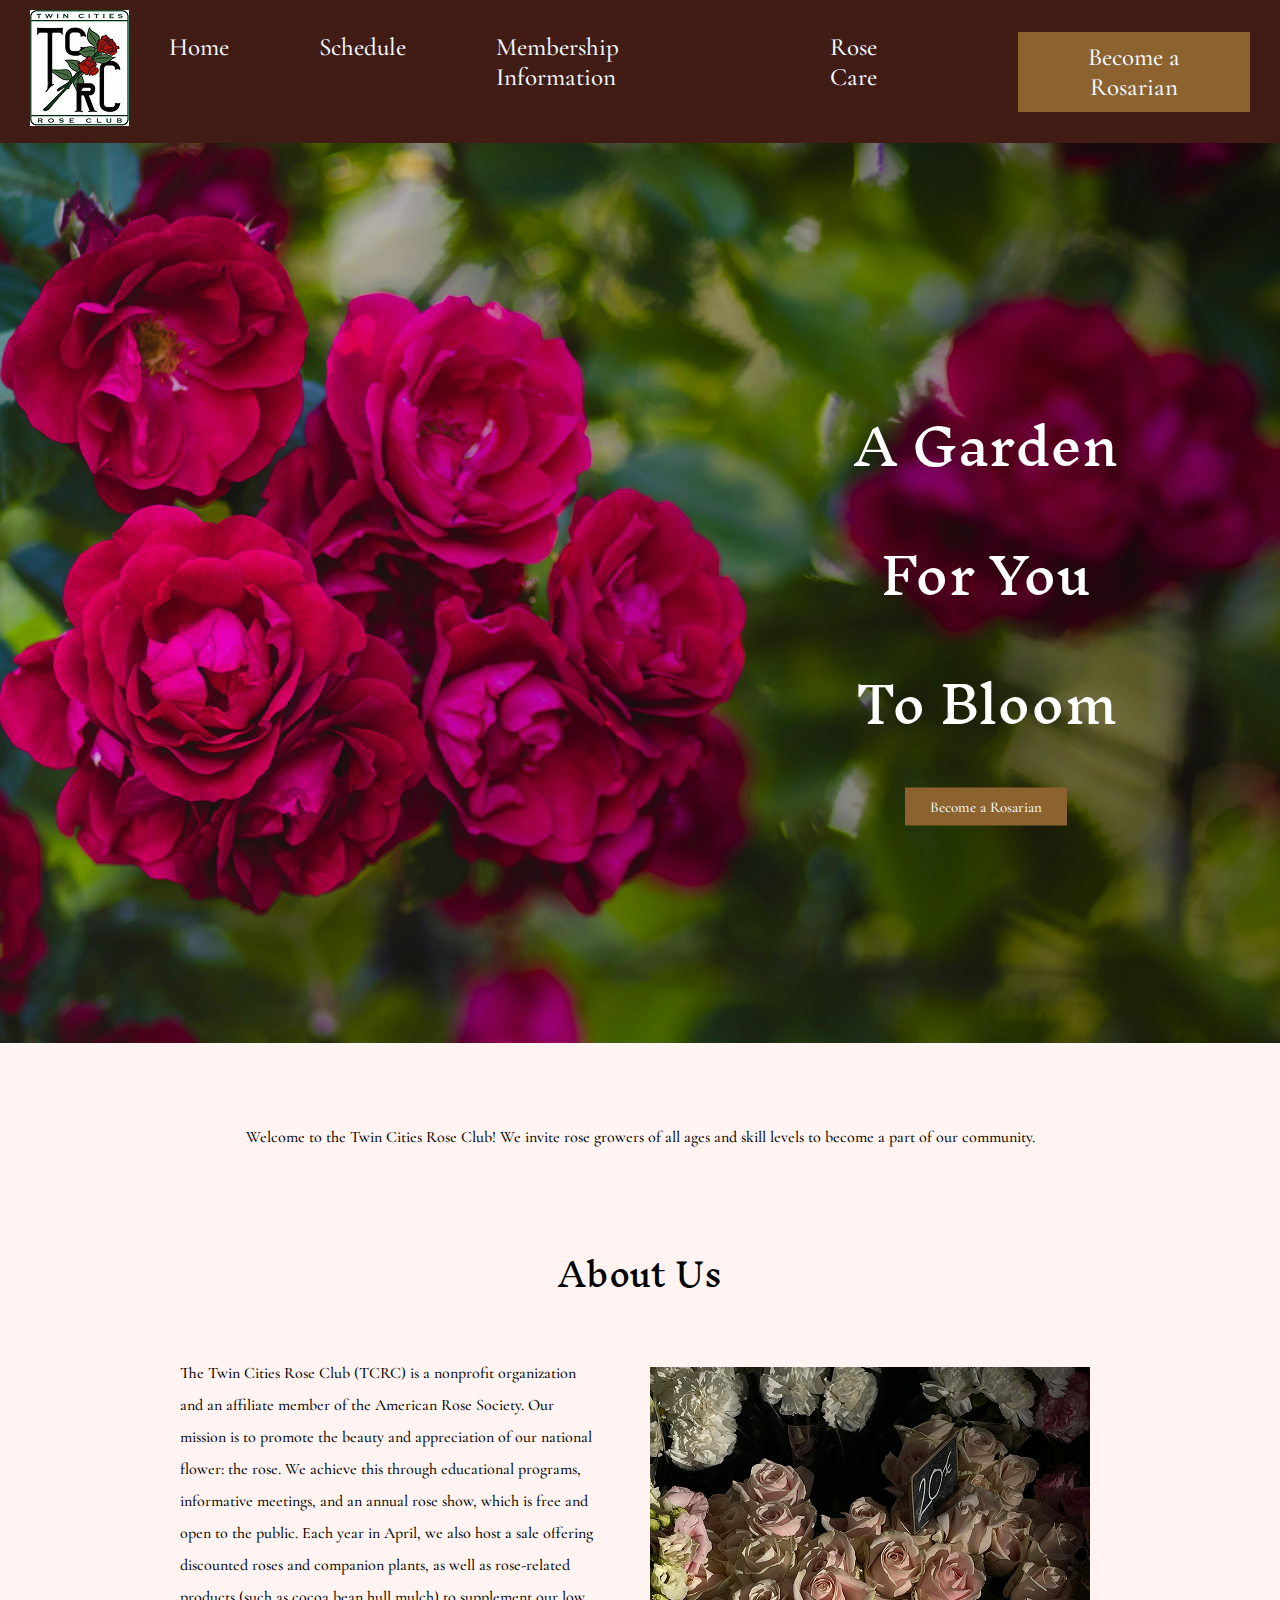
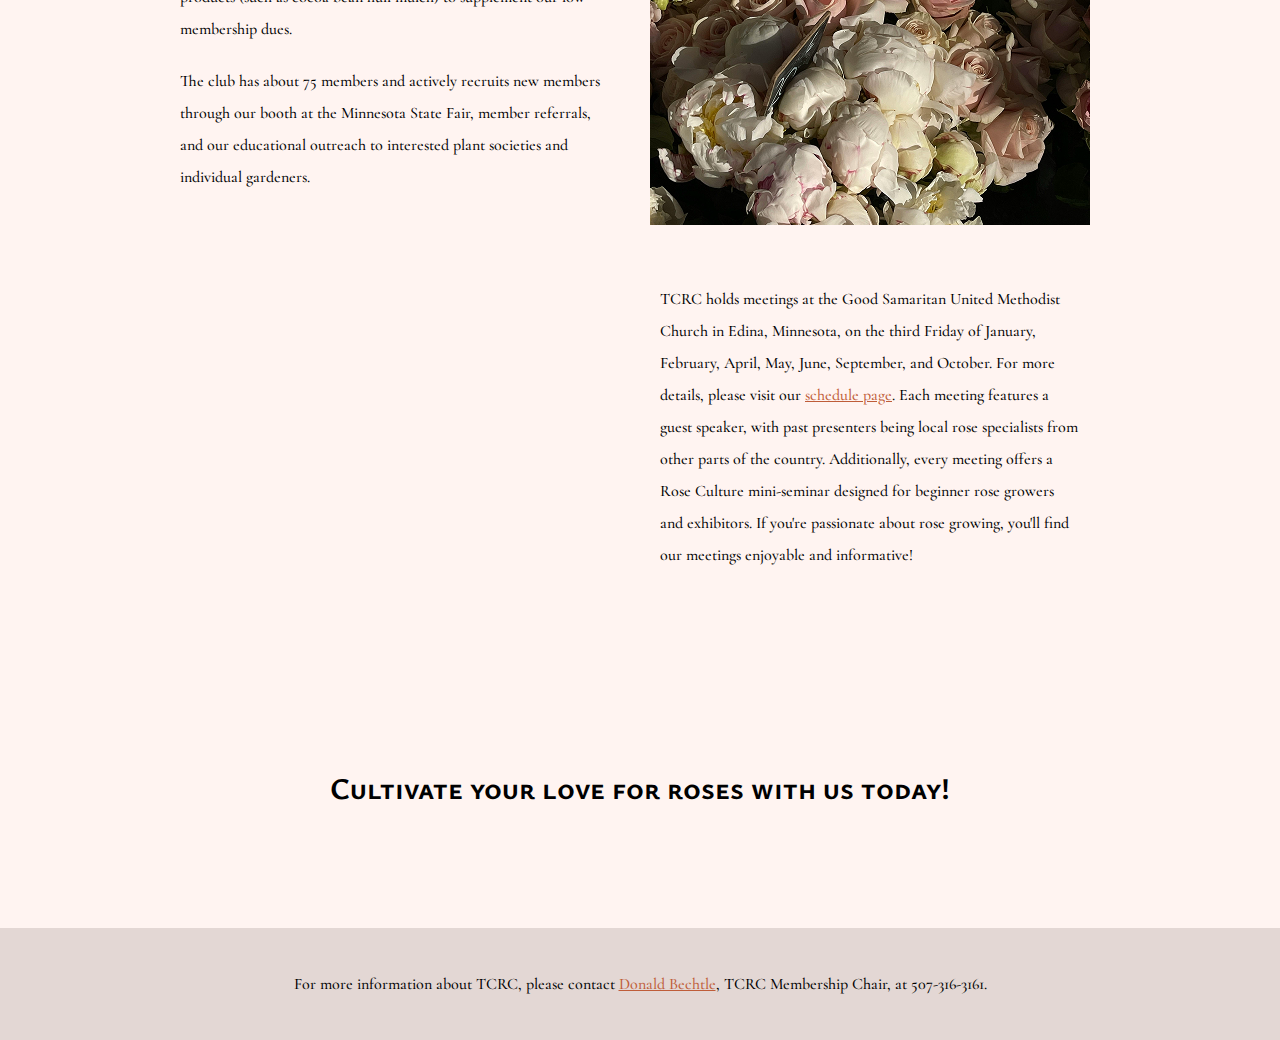
==== commit 78250103: "More photos in Rose Care & other" ====
--- a/index.html
+++ b/index.html
@@ -94,7 +94,7 @@
         </div>
 
 <footer>
-    <p>For more information about TCRC, please contact Donald Bechtle, TCRC Membership Chair, at 507-316-3161.</p>    
+        <p>For more information about TCRC, please contact <a href= "mailto:dbechtle@gmail.com">Donald Bechtle</a>, TCRC Membership Chair, at 507-316-3161.</p>    
 </footer>
 
 
--- a/style.css
+++ b/style.css
@@ -2,6 +2,80 @@
     background-color: rgba(255, 244, 241, 1);
     margin: 0;
 }
+
+
+
+
+/* navagation */
+.nav {
+    font-family: "Cormorant Garamond", serif;
+    font-weight: 500;
+    font-style: normal;
+    display: flex;
+    flex-direction: row;
+    align-items: center;
+    background-color: rgba(64, 28, 20, 1);
+    justify-content: space-between;
+    padding: 10px 30px;
+
+    a {color: aliceblue;}
+    font-size: 25px;
+    
+}
+
+
+
+.nav-logo {
+    justify-content: flex-start;
+    padding-right: 40px;
+}
+
+.nav-text {
+    display:flex;
+    justify-content: flex-end;
+    gap: 90px;
+    a{text-decoration: none;}
+}
+/* (above) navagation */
+
+
+
+
+
+/* button on nav*/
+.nav-text button {
+    display: flex;
+    flex-direction: row;
+    align-items: center;
+    font-family: "Cormorant Garamond", serif;
+    font-weight: 500;
+    font-style: normal;
+    font-size: 25px;
+    border: none;
+    outline: 0;
+    display: inline-block;
+    padding: 10px 25px;
+    a {color: aliceblue; text-decoration: none;}
+    background-color: rgba(140, 98, 46, 1);
+    text-align: center;
+    cursor: pointer;
+  }
+
+  
+.nav-text button:hover {
+    display: flex;
+    flex-direction: row;
+    align-items: center;
+    font-family: "Cormorant Garamond", serif;
+    font-weight: 500;
+    font-style: normal;
+    font-size: 25px;
+    background-color: rgb(229, 196, 196);
+    a {color: black; text-decoration: none;}
+  }
+  /* (above) button on nav */
+
+
 
 footer {
   background-color: rgb(227, 215, 212);
@@ -48,7 +122,7 @@
 a{color:rgba(191, 93, 57, 1)}
 
 ol {
-  line-height: 2.5;
+  line-height: 2.2;
 }
 
 
@@ -86,6 +160,36 @@
   max-width: 460px;
 
 }
+
+
+.container-benefit {
+  display: flex;
+  align-items: flex-start;
+  justify-content: center;
+  padding: 2px 20px;
+ }
+
+
+.text-benefit {
+max-width: 460px;
+}
+
+hr {
+  border-bottom: 5px solid  rgba(64, 28, 20, 0.018);
+  max-width: 80%;
+  margin-top: 0;
+  margin-bottom: 100px;
+  
+}
+
+.rose-emoji {
+  text-align: center;
+  margin: 100px;
+}
+
+
+
+
    
 .image {
     max-width: 100%;
@@ -113,74 +217,6 @@
   font-size: 45px;
 }
    
-
-
-/* navagation */
-.nav {
-    font-family: "Cormorant Garamond", serif;
-    font-weight: 500;
-    font-style: normal;
-    display: flex;
-    flex-direction: row;
-    align-items: center;
-    background-color: rgba(64, 28, 20, 1);
-    justify-content: space-between;
-    padding: 10px 30px;
-    a {color: aliceblue;}
-    font-size: 25px;
-
-    
-}
-
-.nav-logo {
-    justify-content: flex-start;
-    padding-right: 40px;
-}
-
-.nav-text {
-    display:flex;
-    justify-content: flex-end;
-    gap: 90px;
-    a{text-decoration: none;}
-}
-/* (above) navagation */
-
-
-
-
-
-/* button on nav*/
-.nav-text button {
-    display: flex;
-    flex-direction: row;
-    align-items: center;
-    font-family: "Cormorant Garamond", serif;
-    font-weight: 500;
-    font-style: normal;
-    font-size: 25px;
-    border: none;
-    outline: 0;
-    display: inline-block;
-    padding: 10px 25px;
-    a {color: aliceblue; text-decoration: none;}
-    background-color: rgba(140, 98, 46, 1);
-    text-align: center;
-    cursor: pointer;
-  }
-
-  
-.nav-text button:hover {
-    display: flex;
-    flex-direction: row;
-    align-items: center;
-    font-family: "Cormorant Garamond", serif;
-    font-weight: 500;
-    font-style: normal;
-    font-size: 25px;
-    background-color: rgb(229, 196, 196);
-    a {color: black; text-decoration: none;}
-  }
-  /* (above) button on nav */
 
 
 
@@ -266,6 +302,7 @@
     flex-direction: row;
     padding: 0px 20px 90px 20px;
     gap: 20px;
+    justify-content: space-evenly;
 }
 
 
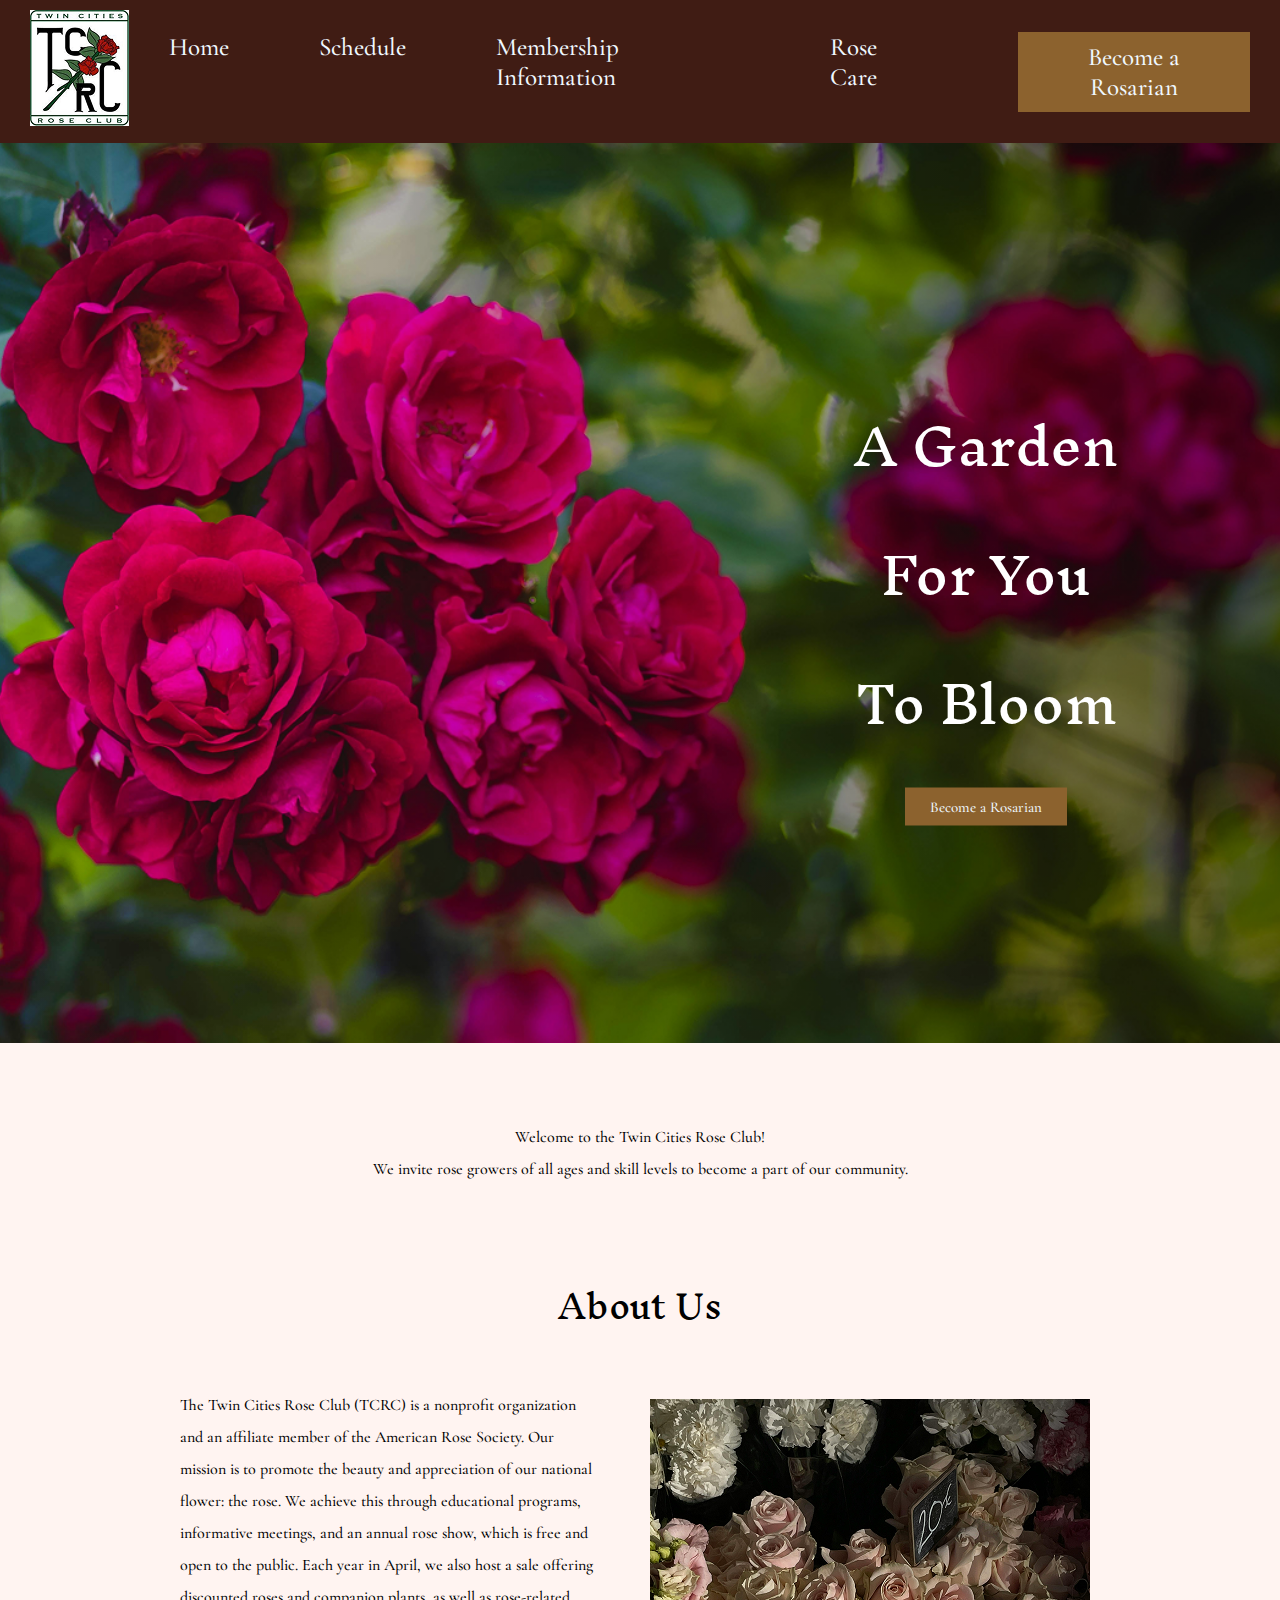
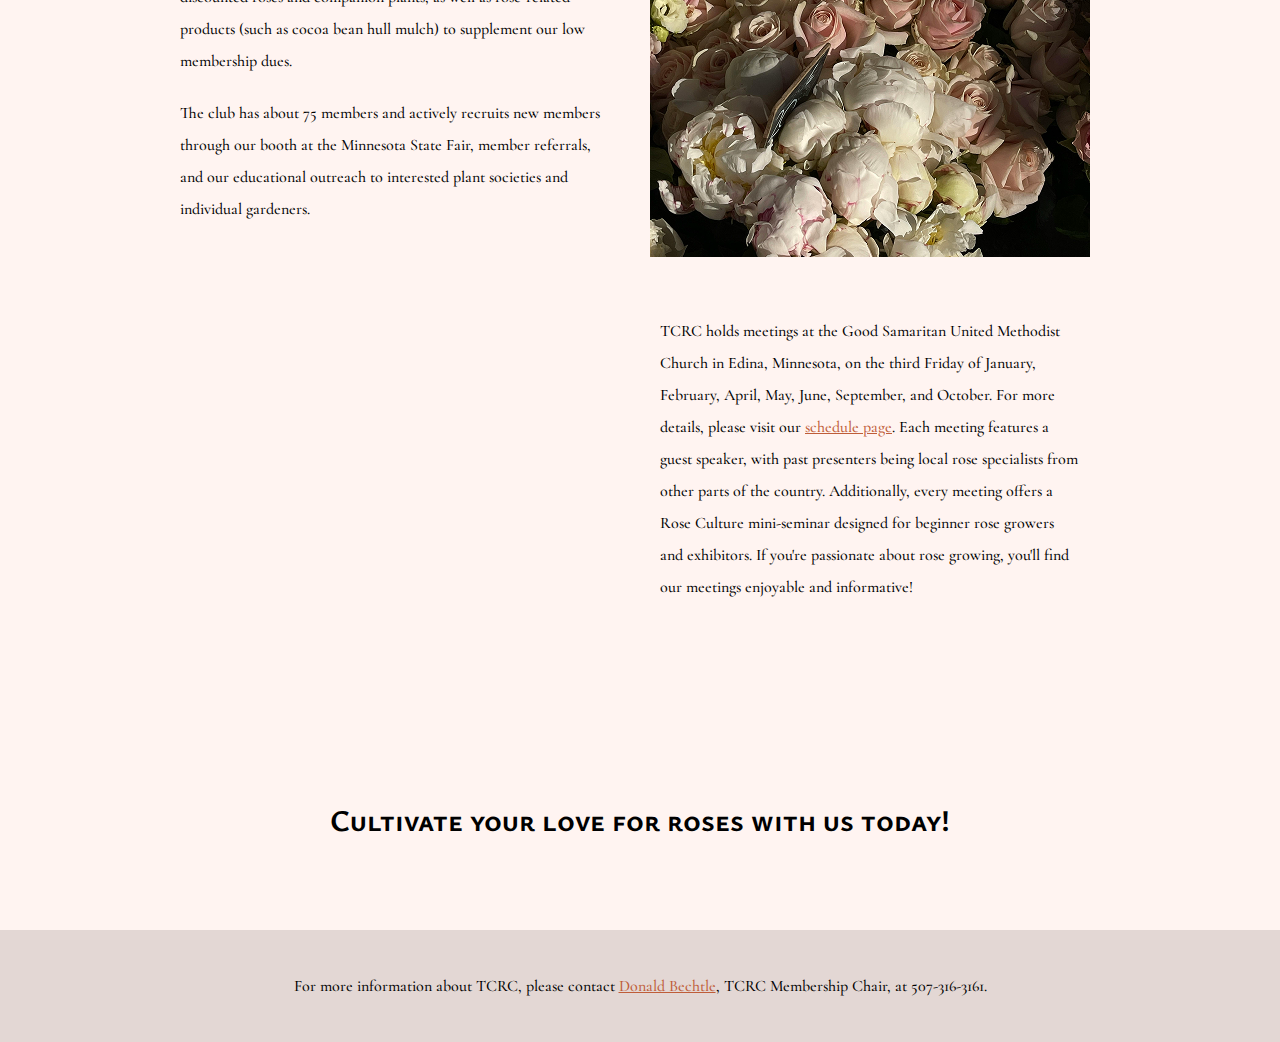
==== commit 98799b68: "Adjustment of top/intro text" ====
--- a/index.html
+++ b/index.html
@@ -46,8 +46,8 @@
 
 <br>
 <!-- Break section -->
- <div class="center-toptext">
-        <p>Welcome to the Twin Cities Rose Club! We invite rose growers of all ages and skill levels to become a part of our community.
+ <div class="center-toptext-home">
+        <p>Welcome to the Twin Cities Rose Club! <br>We invite rose growers of all ages and skill levels to become a part of our community.
         </p>
 </div>
 
--- a/style.css
+++ b/style.css
@@ -107,7 +107,6 @@
     "wdth" 100;
     font-size: 24px;
     margin: 20px 20px 0px 20px;
-
 }
 
 
@@ -145,6 +144,17 @@
     margin-inline: auto;
     text-align: left;
 }
+
+
+.center-toptext-home{
+  display: flex;
+  justify-content: center;
+  text-align: center;
+  padding: 40px;
+  max-width: 900px;
+  margin-inline: auto;
+}
+
 
 
 
@@ -195,11 +205,12 @@
     max-width: 100%;
     height: auto;
      padding: 30px;
+     
    }
    
 
 .bottom-homepage {
-    padding: 100px 20px 100px 20px;
+    padding: 100px 20px 70px 20px;
     max-width: 700px;
     margin-inline: auto;
 
@@ -303,6 +314,7 @@
     padding: 0px 20px 90px 20px;
     gap: 20px;
     justify-content: space-evenly;
+    
 }
 
 
